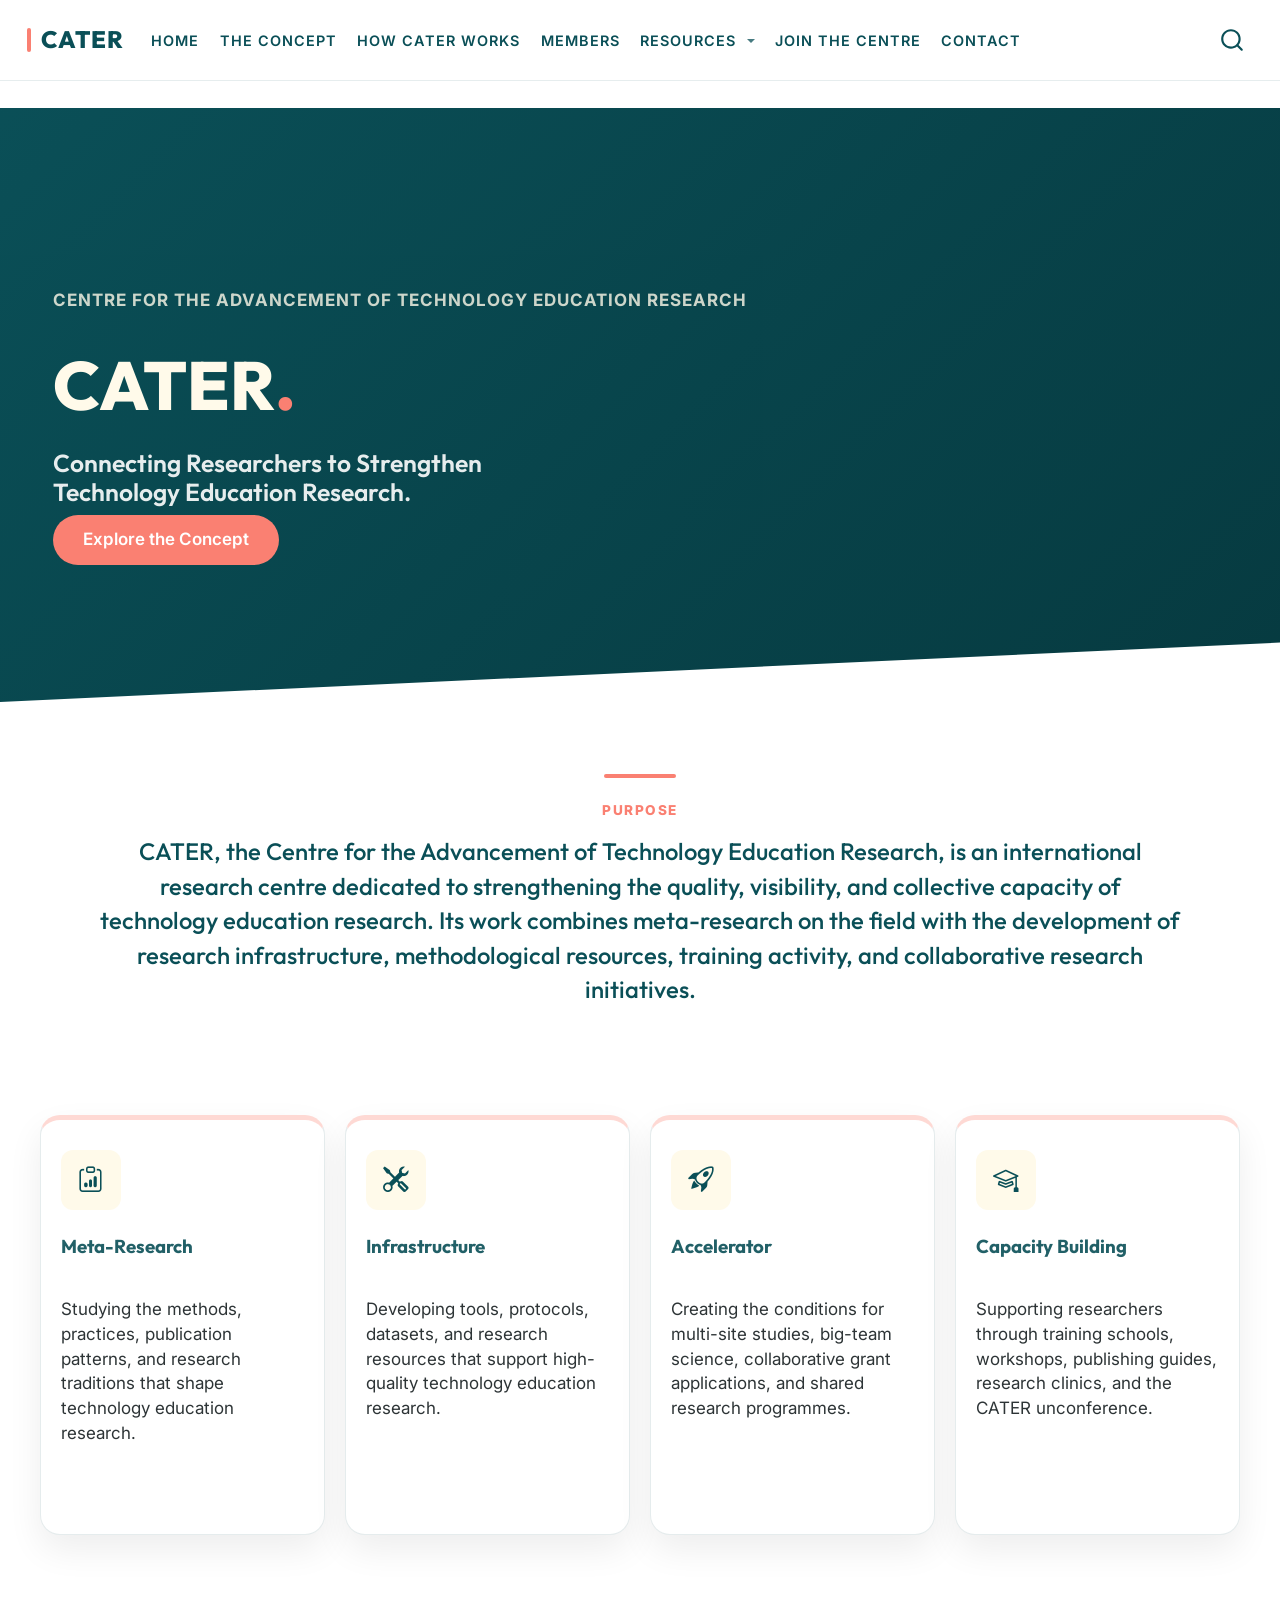
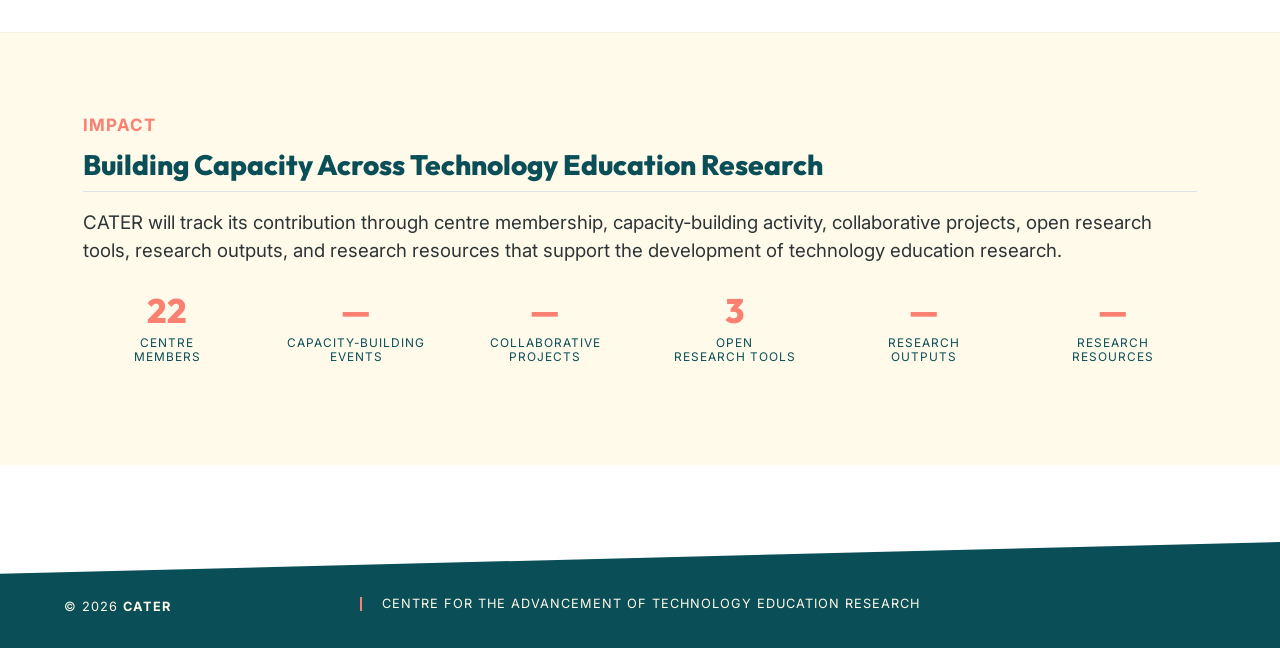
==== index.html @ 088f1f40 "Built site for gh-pages" ====
<!DOCTYPE html>
<html xmlns="http://www.w3.org/1999/xhtml" lang="en" xml:lang="en"><head>

<meta charset="utf-8">
<meta name="generator" content="quarto-1.8.26">

<meta name="viewport" content="width=device-width, initial-scale=1.0, user-scalable=yes">


<title>CATER</title>
<style>
code{white-space: pre-wrap;}
span.smallcaps{font-variant: small-caps;}
div.columns{display: flex; gap: min(4vw, 1.5em);}
div.column{flex: auto; overflow-x: auto;}
div.hanging-indent{margin-left: 1.5em; text-indent: -1.5em;}
ul.task-list{list-style: none;}
ul.task-list li input[type="checkbox"] {
  width: 0.8em;
  margin: 0 0.8em 0.2em -1em; /* quarto-specific, see https://github.com/quarto-dev/quarto-cli/issues/4556 */ 
  vertical-align: middle;
}
</style>


<script src="site_libs/quarto-nav/quarto-nav.js"></script>
<script src="site_libs/quarto-nav/headroom.min.js"></script>
<script src="site_libs/clipboard/clipboard.min.js"></script>
<script src="site_libs/quarto-search/autocomplete.umd.js"></script>
<script src="site_libs/quarto-search/fuse.min.js"></script>
<script src="site_libs/quarto-search/quarto-search.js"></script>
<meta name="quarto:offset" content="./">
<link href="./images/general_website_images/favicon.png" rel="icon" type="image/png">
<script src="site_libs/quarto-html/quarto.js" type="module"></script>
<script src="site_libs/quarto-html/tabsets/tabsets.js" type="module"></script>
<script src="site_libs/quarto-html/axe/axe-check.js" type="module"></script>
<script src="site_libs/quarto-html/popper.min.js"></script>
<script src="site_libs/quarto-html/tippy.umd.min.js"></script>
<script src="site_libs/quarto-html/anchor.min.js"></script>
<link href="site_libs/quarto-html/tippy.css" rel="stylesheet">
<link href="site_libs/quarto-html/quarto-syntax-highlighting-587c61ba64f3a5504c4d52d930310e48.css" rel="stylesheet" id="quarto-text-highlighting-styles">
<script src="site_libs/bootstrap/bootstrap.min.js"></script>
<link href="site_libs/bootstrap/bootstrap-icons.css" rel="stylesheet">
<link href="site_libs/bootstrap/bootstrap-91ef9bf6db27191da9da4f83ee56d805.min.css" rel="stylesheet" append-hash="true" id="quarto-bootstrap" data-mode="light">
<script id="quarto-search-options" type="application/json">{
  "location": "navbar",
  "copy-button": false,
  "collapse-after": 3,
  "panel-placement": "end",
  "type": "overlay",
  "limit": 50,
  "keyboard-shortcut": [
    "f",
    "/",
    "s"
  ],
  "show-item-context": false,
  "language": {
    "search-no-results-text": "No results",
    "search-matching-documents-text": "matching documents",
    "search-copy-link-title": "Copy link to search",
    "search-hide-matches-text": "Hide additional matches",
    "search-more-match-text": "more match in this document",
    "search-more-matches-text": "more matches in this document",
    "search-clear-button-title": "Clear",
    "search-text-placeholder": "",
    "search-detached-cancel-button-title": "Cancel",
    "search-submit-button-title": "Submit",
    "search-label": "Search"
  }
}</script>
<link rel="stylesheet" href="https://cdn.jsdelivr.net/npm/bootstrap-icons@1.10.0/font/bootstrap-icons.css">


</head>

<body class="nav-fixed fullcontent quarto-light">

<div id="quarto-search-results"></div>
  <header id="quarto-header" class="headroom fixed-top">
    <nav class="navbar navbar-expand-lg " data-bs-theme="dark">
      <div class="navbar-container container-fluid">
      <div class="navbar-brand-container mx-auto">
    <a class="navbar-brand" href="./index.html">
    <span class="navbar-title">CATER</span>
    </a>
  </div>
            <div id="quarto-search" class="" title="Search"></div>
          <button class="navbar-toggler" type="button" data-bs-toggle="collapse" data-bs-target="#navbarCollapse" aria-controls="navbarCollapse" role="menu" aria-expanded="false" aria-label="Toggle navigation" onclick="if (window.quartoToggleHeadroom) { window.quartoToggleHeadroom(); }">
  <span class="navbar-toggler-icon"></span>
</button>
          <div class="collapse navbar-collapse" id="navbarCollapse">
            <ul class="navbar-nav navbar-nav-scroll me-auto">
  <li class="nav-item">
    <a class="nav-link active" href="./index.html" aria-current="page"> 
<span class="menu-text">Home</span></a>
  </li>  
  <li class="nav-item">
    <a class="nav-link" href="./the_concept.html"> 
<span class="menu-text">The Concept</span></a>
  </li>  
  <li class="nav-item">
    <a class="nav-link" href="./how_cater_works.html"> 
<span class="menu-text">How CATER Works</span></a>
  </li>  
  <li class="nav-item">
    <a class="nav-link" href="./members.html"> 
<span class="menu-text">Members</span></a>
  </li>  
  <li class="nav-item dropdown ">
    <a class="nav-link dropdown-toggle" href="#" id="nav-menu-resources" role="link" data-bs-toggle="dropdown" aria-expanded="false">
 <span class="menu-text">Resources</span>
    </a>
    <ul class="dropdown-menu" aria-labelledby="nav-menu-resources">    
        <li>
    <a class="dropdown-item" href="./web_apps.html">
 <span class="dropdown-text">Web Apps</span></a>
  </li>  
        <li>
    <a class="dropdown-item" href="./measurement_instruments.html">
 <span class="dropdown-text">Measurement Instruments</span></a>
  </li>  
    </ul>
  </li>
  <li class="nav-item">
    <a class="nav-link" href="./join_the_centre.html"> 
<span class="menu-text">Join the Centre</span></a>
  </li>  
  <li class="nav-item">
    <a class="nav-link" href="mailto:jeffrey.buckley@tus.ie?subject=CATER%20enquiry"> 
<span class="menu-text">Contact</span></a>
  </li>  
</ul>
          </div> <!-- /navcollapse -->
            <div class="quarto-navbar-tools">
</div>
      </div> <!-- /container-fluid -->
    </nav>
</header>
<!-- content -->
<div id="quarto-content" class="quarto-container page-columns page-rows-contents page-layout-article page-navbar">
<!-- sidebar -->
<!-- margin-sidebar -->
    
<!-- main -->
<main class="content page-columns page-full" id="quarto-document-content"><header id="title-block-header" class="quarto-title-block"></header>




<div class="column-screen hero-split">
<div class="container">
<p class="accent-text" style="color: #FFFAEA; opacity: 0.8; margin-bottom: 0;">
Centre for the Advancement of Technology Education Research
</p>
<h1>
CATER<span style="color: #FA8072;">.</span>
</h1>
<section id="connecting-researchers-to-strengthen-technology-education-research." class="level3">
<h3 class="anchored" data-anchor-id="connecting-researchers-to-strengthen-technology-education-research.">Connecting Researchers to Strengthen <br>Technology Education Research.</h3>
<p><a href="./the_concept.html" class="btn-cater" role="button">Explore the Concept</a></p>
</section>
</div>
</div>
<div class="column-screen">
<div class="homepage-bridge">
<p class="bridge-kicker">
Purpose
</p>
<p class="bridge-statement">
CATER, the Centre for the Advancement of Technology Education Research, is an international research centre dedicated to strengthening the quality, visibility, and collective capacity of technology education research. Its work combines meta-research on the field with the development of research infrastructure, methodological resources, training activity, and collaborative research initiatives.
</p>
</div>
</div>
<div class="column-screen" style="margin-top: 60px; margin-bottom: 80px;">
<div class="wide-container">
<div class="quarto-layout-panel" data-layout-ncol="4">
<div class="quarto-layout-row">
<div class="agenda-card quarto-layout-cell" style="flex-basis: 25.0%;justify-content: flex-start;">
<div class="icon-box">
<p><i class="bi bi-clipboard-data"></i></p>
</div>
<section id="meta-research" class="level3">
<h3 class="anchored" data-anchor-id="meta-research">Meta-Research</h3>
<p>Studying the methods, practices, publication patterns, and research traditions that shape technology education research.</p>
</section>
</div>
<div class="agenda-card quarto-layout-cell" style="flex-basis: 25.0%;justify-content: flex-start;">
<div class="icon-box">
<p><i class="bi bi-tools"></i></p>
</div>
<section id="infrastructure" class="level3">
<h3 class="anchored" data-anchor-id="infrastructure">Infrastructure</h3>
<p>Developing tools, protocols, datasets, and research resources that support high-quality technology education research.</p>
</section>
</div>
<div class="agenda-card quarto-layout-cell" style="flex-basis: 25.0%;justify-content: flex-start;">
<div class="icon-box">
<p><i class="bi bi-rocket-takeoff"></i></p>
</div>
<section id="accelerator" class="level3">
<h3 class="anchored" data-anchor-id="accelerator">Accelerator</h3>
<p>Creating the conditions for multi-site studies, big-team science, collaborative grant applications, and shared research programmes.</p>
</section>
</div>
<div class="agenda-card quarto-layout-cell" style="flex-basis: 25.0%;justify-content: flex-start;">
<div class="icon-box">
<p><i class="bi bi-mortarboard"></i></p>
</div>
<section id="capacity-building" class="level3">
<h3 class="anchored" data-anchor-id="capacity-building">Capacity Building</h3>
<p>Supporting researchers through training schools, workshops, publishing guides, research clinics, and the CATER unconference.</p>
</section>
</div>
</div>
</div>
</div>
</div>
<div class="column-screen impact-strip">
<div class="container">
<div class="row align-items-center">
<div class="col-md-7 text-start">
<span class="accent-text">Impact</span>
<h2 style="color: #0A4F57; font-weight: 800;" class="anchored">
Building Capacity Across Technology Education Research
</h2>
<p style="color: #2d3436; font-size: 1.1rem;">
CATER will track its contribution through centre membership, capacity-building activity, collaborative projects, open research tools, research outputs, and research resources that support the development of technology education research.
</p>
</div>
<div class="col-md-6">
<div class="text-center quarto-layout-panel" data-layout-ncol="6">
<div class="quarto-layout-row">
<div class="quarto-layout-cell" style="flex-basis: 16.7%;justify-content: flex-start;">
<p><span style="color: #FA8072; font-weight: 800; font-size: 2rem; font-family: 'Outfit', sans-serif; display: block;">22</span> <span style="font-size: 0.7rem; text-transform: uppercase; letter-spacing: 1px; line-height: 1.2; font-family: 'Inter', sans-serif; color: #0A4F57; display: block;">Centre<br>Members</span></p>
</div>
<div class="quarto-layout-cell" style="flex-basis: 16.7%;justify-content: flex-start;">
<p><span style="color: #FA8072; font-weight: 800; font-size: 2rem; font-family: 'Outfit', sans-serif; display: block;">—</span> <span style="font-size: 0.7rem; text-transform: uppercase; letter-spacing: 1px; line-height: 1.2; font-family: 'Inter', sans-serif; color: #0A4F57; display: block;">Capacity-Building<br>Events</span></p>
</div>
<div class="quarto-layout-cell" style="flex-basis: 16.7%;justify-content: flex-start;">
<p><span style="color: #FA8072; font-weight: 800; font-size: 2rem; font-family: 'Outfit', sans-serif; display: block;">—</span> <span style="font-size: 0.7rem; text-transform: uppercase; letter-spacing: 1px; line-height: 1.2; font-family: 'Inter', sans-serif; color: #0A4F57; display: block;">Collaborative<br>Projects</span></p>
</div>
<div class="quarto-layout-cell" style="flex-basis: 16.7%;justify-content: flex-start;">
<p><span style="color: #FA8072; font-weight: 800; font-size: 2rem; font-family: 'Outfit', sans-serif; display: block;">3</span> <span style="font-size: 0.7rem; text-transform: uppercase; letter-spacing: 1px; line-height: 1.2; font-family: 'Inter', sans-serif; color: #0A4F57; display: block;">Open<br>Research Tools</span></p>
</div>
<div class="quarto-layout-cell" style="flex-basis: 16.7%;justify-content: flex-start;">
<p><span style="color: #FA8072; font-weight: 800; font-size: 2rem; font-family: 'Outfit', sans-serif; display: block;">—</span> <span style="font-size: 0.7rem; text-transform: uppercase; letter-spacing: 1px; line-height: 1.2; font-family: 'Inter', sans-serif; color: #0A4F57; display: block;">Research<br>Outputs</span></p>
</div>
<div class="quarto-layout-cell" style="flex-basis: 16.7%;justify-content: flex-start;">
<p><span style="color: #FA8072; font-weight: 800; font-size: 2rem; font-family: 'Outfit', sans-serif; display: block;">—</span> <span style="font-size: 0.7rem; text-transform: uppercase; letter-spacing: 1px; line-height: 1.2; font-family: 'Inter', sans-serif; color: #0A4F57; display: block;">Research<br>Resources</span></p>
</div>
</div>
</div>
</div>
</div>
</div>
</div>



</main> <!-- /main -->
<script id="quarto-html-after-body" type="application/javascript">
  window.document.addEventListener("DOMContentLoaded", function (event) {
    const icon = "";
    const anchorJS = new window.AnchorJS();
    anchorJS.options = {
      placement: 'right',
      icon: icon
    };
    anchorJS.add('.anchored');
    const isCodeAnnotation = (el) => {
      for (const clz of el.classList) {
        if (clz.startsWith('code-annotation-')) {                     
          return true;
        }
      }
      return false;
    }
    const onCopySuccess = function(e) {
      // button target
      const button = e.trigger;
      // don't keep focus
      button.blur();
      // flash "checked"
      button.classList.add('code-copy-button-checked');
      var currentTitle = button.getAttribute("title");
      button.setAttribute("title", "Copied!");
      let tooltip;
      if (window.bootstrap) {
        button.setAttribute("data-bs-toggle", "tooltip");
        button.setAttribute("data-bs-placement", "left");
        button.setAttribute("data-bs-title", "Copied!");
        tooltip = new bootstrap.Tooltip(button, 
          { trigger: "manual", 
            customClass: "code-copy-button-tooltip",
            offset: [0, -8]});
        tooltip.show();    
      }
      setTimeout(function() {
        if (tooltip) {
          tooltip.hide();
          button.removeAttribute("data-bs-title");
          button.removeAttribute("data-bs-toggle");
          button.removeAttribute("data-bs-placement");
        }
        button.setAttribute("title", currentTitle);
        button.classList.remove('code-copy-button-checked');
      }, 1000);
      // clear code selection
      e.clearSelection();
    }
    const getTextToCopy = function(trigger) {
      const outerScaffold = trigger.parentElement.cloneNode(true);
      const codeEl = outerScaffold.querySelector('code');
      for (const childEl of codeEl.children) {
        if (isCodeAnnotation(childEl)) {
          childEl.remove();
        }
      }
      return codeEl.innerText;
    }
    const clipboard = new window.ClipboardJS('.code-copy-button:not([data-in-quarto-modal])', {
      text: getTextToCopy
    });
    clipboard.on('success', onCopySuccess);
    if (window.document.getElementById('quarto-embedded-source-code-modal')) {
      const clipboardModal = new window.ClipboardJS('.code-copy-button[data-in-quarto-modal]', {
        text: getTextToCopy,
        container: window.document.getElementById('quarto-embedded-source-code-modal')
      });
      clipboardModal.on('success', onCopySuccess);
    }
      var localhostRegex = new RegExp(/^(?:http|https):\/\/localhost\:?[0-9]*\//);
      var mailtoRegex = new RegExp(/^mailto:/);
        var filterRegex = new RegExp("https:\/\/cater-network\.com");
      var isInternal = (href) => {
          return filterRegex.test(href) || localhostRegex.test(href) || mailtoRegex.test(href);
      }
      // Inspect non-navigation links and adorn them if external
     var links = window.document.querySelectorAll('a[href]:not(.nav-link):not(.navbar-brand):not(.toc-action):not(.sidebar-link):not(.sidebar-item-toggle):not(.pagination-link):not(.no-external):not([aria-hidden]):not(.dropdown-item):not(.quarto-navigation-tool):not(.about-link)');
      for (var i=0; i<links.length; i++) {
        const link = links[i];
        if (!isInternal(link.href)) {
          // undo the damage that might have been done by quarto-nav.js in the case of
          // links that we want to consider external
          if (link.dataset.originalHref !== undefined) {
            link.href = link.dataset.originalHref;
          }
        }
      }
    function tippyHover(el, contentFn, onTriggerFn, onUntriggerFn) {
      const config = {
        allowHTML: true,
        maxWidth: 500,
        delay: 100,
        arrow: false,
        appendTo: function(el) {
            return el.parentElement;
        },
        interactive: true,
        interactiveBorder: 10,
        theme: 'quarto',
        placement: 'bottom-start',
      };
      if (contentFn) {
        config.content = contentFn;
      }
      if (onTriggerFn) {
        config.onTrigger = onTriggerFn;
      }
      if (onUntriggerFn) {
        config.onUntrigger = onUntriggerFn;
      }
      window.tippy(el, config); 
    }
    const noterefs = window.document.querySelectorAll('a[role="doc-noteref"]');
    for (var i=0; i<noterefs.length; i++) {
      const ref = noterefs[i];
      tippyHover(ref, function() {
        // use id or data attribute instead here
        let href = ref.getAttribute('data-footnote-href') || ref.getAttribute('href');
        try { href = new URL(href).hash; } catch {}
        const id = href.replace(/^#\/?/, "");
        const note = window.document.getElementById(id);
        if (note) {
          return note.innerHTML;
        } else {
          return "";
        }
      });
    }
    const xrefs = window.document.querySelectorAll('a.quarto-xref');
    const processXRef = (id, note) => {
      // Strip column container classes
      const stripColumnClz = (el) => {
        el.classList.remove("page-full", "page-columns");
        if (el.children) {
          for (const child of el.children) {
            stripColumnClz(child);
          }
        }
      }
      stripColumnClz(note)
      if (id === null || id.startsWith('sec-')) {
        // Special case sections, only their first couple elements
        const container = document.createElement("div");
        if (note.children && note.children.length > 2) {
          container.appendChild(note.children[0].cloneNode(true));
          for (let i = 1; i < note.children.length; i++) {
            const child = note.children[i];
            if (child.tagName === "P" && child.innerText === "") {
              continue;
            } else {
              container.appendChild(child.cloneNode(true));
              break;
            }
          }
          if (window.Quarto?.typesetMath) {
            window.Quarto.typesetMath(container);
          }
          return container.innerHTML
        } else {
          if (window.Quarto?.typesetMath) {
            window.Quarto.typesetMath(note);
          }
          return note.innerHTML;
        }
      } else {
        // Remove any anchor links if they are present
        const anchorLink = note.querySelector('a.anchorjs-link');
        if (anchorLink) {
          anchorLink.remove();
        }
        if (window.Quarto?.typesetMath) {
          window.Quarto.typesetMath(note);
        }
        if (note.classList.contains("callout")) {
          return note.outerHTML;
        } else {
          return note.innerHTML;
        }
      }
    }
    for (var i=0; i<xrefs.length; i++) {
      const xref = xrefs[i];
      tippyHover(xref, undefined, function(instance) {
        instance.disable();
        let url = xref.getAttribute('href');
        let hash = undefined; 
        if (url.startsWith('#')) {
          hash = url;
        } else {
          try { hash = new URL(url).hash; } catch {}
        }
        if (hash) {
          const id = hash.replace(/^#\/?/, "");
          const note = window.document.getElementById(id);
          if (note !== null) {
            try {
              const html = processXRef(id, note.cloneNode(true));
              instance.setContent(html);
            } finally {
              instance.enable();
              instance.show();
            }
          } else {
            // See if we can fetch this
            fetch(url.split('#')[0])
            .then(res => res.text())
            .then(html => {
              const parser = new DOMParser();
              const htmlDoc = parser.parseFromString(html, "text/html");
              const note = htmlDoc.getElementById(id);
              if (note !== null) {
                const html = processXRef(id, note);
                instance.setContent(html);
              } 
            }).finally(() => {
              instance.enable();
              instance.show();
            });
          }
        } else {
          // See if we can fetch a full url (with no hash to target)
          // This is a special case and we should probably do some content thinning / targeting
          fetch(url)
          .then(res => res.text())
          .then(html => {
            const parser = new DOMParser();
            const htmlDoc = parser.parseFromString(html, "text/html");
            const note = htmlDoc.querySelector('main.content');
            if (note !== null) {
              // This should only happen for chapter cross references
              // (since there is no id in the URL)
              // remove the first header
              if (note.children.length > 0 && note.children[0].tagName === "HEADER") {
                note.children[0].remove();
              }
              const html = processXRef(null, note);
              instance.setContent(html);
            } 
          }).finally(() => {
            instance.enable();
            instance.show();
          });
        }
      }, function(instance) {
      });
    }
        let selectedAnnoteEl;
        const selectorForAnnotation = ( cell, annotation) => {
          let cellAttr = 'data-code-cell="' + cell + '"';
          let lineAttr = 'data-code-annotation="' +  annotation + '"';
          const selector = 'span[' + cellAttr + '][' + lineAttr + ']';
          return selector;
        }
        const selectCodeLines = (annoteEl) => {
          const doc = window.document;
          const targetCell = annoteEl.getAttribute("data-target-cell");
          const targetAnnotation = annoteEl.getAttribute("data-target-annotation");
          const annoteSpan = window.document.querySelector(selectorForAnnotation(targetCell, targetAnnotation));
          const lines = annoteSpan.getAttribute("data-code-lines").split(",");
          const lineIds = lines.map((line) => {
            return targetCell + "-" + line;
          })
          let top = null;
          let height = null;
          let parent = null;
          if (lineIds.length > 0) {
              //compute the position of the single el (top and bottom and make a div)
              const el = window.document.getElementById(lineIds[0]);
              top = el.offsetTop;
              height = el.offsetHeight;
              parent = el.parentElement.parentElement;
            if (lineIds.length > 1) {
              const lastEl = window.document.getElementById(lineIds[lineIds.length - 1]);
              const bottom = lastEl.offsetTop + lastEl.offsetHeight;
              height = bottom - top;
            }
            if (top !== null && height !== null && parent !== null) {
              // cook up a div (if necessary) and position it 
              let div = window.document.getElementById("code-annotation-line-highlight");
              if (div === null) {
                div = window.document.createElement("div");
                div.setAttribute("id", "code-annotation-line-highlight");
                div.style.position = 'absolute';
                parent.appendChild(div);
              }
              div.style.top = top - 2 + "px";
              div.style.height = height + 4 + "px";
              div.style.left = 0;
              let gutterDiv = window.document.getElementById("code-annotation-line-highlight-gutter");
              if (gutterDiv === null) {
                gutterDiv = window.document.createElement("div");
                gutterDiv.setAttribute("id", "code-annotation-line-highlight-gutter");
                gutterDiv.style.position = 'absolute';
                const codeCell = window.document.getElementById(targetCell);
                const gutter = codeCell.querySelector('.code-annotation-gutter');
                gutter.appendChild(gutterDiv);
              }
              gutterDiv.style.top = top - 2 + "px";
              gutterDiv.style.height = height + 4 + "px";
            }
            selectedAnnoteEl = annoteEl;
          }
        };
        const unselectCodeLines = () => {
          const elementsIds = ["code-annotation-line-highlight", "code-annotation-line-highlight-gutter"];
          elementsIds.forEach((elId) => {
            const div = window.document.getElementById(elId);
            if (div) {
              div.remove();
            }
          });
          selectedAnnoteEl = undefined;
        };
          // Handle positioning of the toggle
      window.addEventListener(
        "resize",
        throttle(() => {
          elRect = undefined;
          if (selectedAnnoteEl) {
            selectCodeLines(selectedAnnoteEl);
          }
        }, 10)
      );
      function throttle(fn, ms) {
      let throttle = false;
      let timer;
        return (...args) => {
          if(!throttle) { // first call gets through
              fn.apply(this, args);
              throttle = true;
          } else { // all the others get throttled
              if(timer) clearTimeout(timer); // cancel #2
              timer = setTimeout(() => {
                fn.apply(this, args);
                timer = throttle = false;
              }, ms);
          }
        };
      }
        // Attach click handler to the DT
        const annoteDls = window.document.querySelectorAll('dt[data-target-cell]');
        for (const annoteDlNode of annoteDls) {
          annoteDlNode.addEventListener('click', (event) => {
            const clickedEl = event.target;
            if (clickedEl !== selectedAnnoteEl) {
              unselectCodeLines();
              const activeEl = window.document.querySelector('dt[data-target-cell].code-annotation-active');
              if (activeEl) {
                activeEl.classList.remove('code-annotation-active');
              }
              selectCodeLines(clickedEl);
              clickedEl.classList.add('code-annotation-active');
            } else {
              // Unselect the line
              unselectCodeLines();
              clickedEl.classList.remove('code-annotation-active');
            }
          });
        }
    const findCites = (el) => {
      const parentEl = el.parentElement;
      if (parentEl) {
        const cites = parentEl.dataset.cites;
        if (cites) {
          return {
            el,
            cites: cites.split(' ')
          };
        } else {
          return findCites(el.parentElement)
        }
      } else {
        return undefined;
      }
    };
    var bibliorefs = window.document.querySelectorAll('a[role="doc-biblioref"]');
    for (var i=0; i<bibliorefs.length; i++) {
      const ref = bibliorefs[i];
      const citeInfo = findCites(ref);
      if (citeInfo) {
        tippyHover(citeInfo.el, function() {
          var popup = window.document.createElement('div');
          citeInfo.cites.forEach(function(cite) {
            var citeDiv = window.document.createElement('div');
            citeDiv.classList.add('hanging-indent');
            citeDiv.classList.add('csl-entry');
            var biblioDiv = window.document.getElementById('ref-' + cite);
            if (biblioDiv) {
              citeDiv.innerHTML = biblioDiv.innerHTML;
            }
            popup.appendChild(citeDiv);
          });
          return popup.innerHTML;
        });
      }
    }
  });
  </script>
</div> <!-- /content -->
<footer class="footer">
  <div class="nav-footer">
    <div class="nav-footer-left">
<p>© 2026 <strong>CATER</strong></p>
</div>   
    <div class="nav-footer-center">
<p>Centre for the Advancement of Technology Education Research</p>
</div>
    <div class="nav-footer-right">
      &nbsp;
    </div>
  </div>
</footer>




</body></html>
---- site_libs/quarto-html/tippy.css ----
.tippy-box[data-animation=fade][data-state=hidden]{opacity:0}[data-tippy-root]{max-width:calc(100vw - 10px)}.tippy-box{position:relative;background-color:#333;color:#fff;border-radius:4px;font-size:14px;line-height:1.4;white-space:normal;outline:0;transition-property:transform,visibility,opacity}.tippy-box[data-placement^=top]>.tippy-arrow{bottom:0}.tippy-box[data-placement^=top]>.tippy-arrow:before{bottom:-7px;left:0;border-width:8px 8px 0;border-top-color:initial;transform-origin:center top}.tippy-box[data-placement^=bottom]>.tippy-arrow{top:0}.tippy-box[data-placement^=bottom]>.tippy-arrow:before{top:-7px;left:0;border-width:0 8px 8px;border-bottom-color:initial;transform-origin:center bottom}.tippy-box[data-placement^=left]>.tippy-arrow{right:0}.tippy-box[data-placement^=left]>.tippy-arrow:before{border-width:8px 0 8px 8px;border-left-color:initial;right:-7px;transform-origin:center left}.tippy-box[data-placement^=right]>.tippy-arrow{left:0}.tippy-box[data-placement^=right]>.tippy-arrow:before{left:-7px;border-width:8px 8px 8px 0;border-right-color:initial;transform-origin:center right}.tippy-box[data-inertia][data-state=visible]{transition-timing-function:cubic-bezier(.54,1.5,.38,1.11)}.tippy-arrow{width:16px;height:16px;color:#333}.tippy-arrow:before{content:"";position:absolute;border-color:transparent;border-style:solid}.tippy-content{position:relative;padding:5px 9px;z-index:1}
---- site_libs/quarto-html/quarto-syntax-highlighting-587c61ba64f3a5504c4d52d930310e48.css ----
/* quarto syntax highlight colors */
:root {
  --quarto-hl-ot-color: #003B4F;
  --quarto-hl-at-color: #657422;
  --quarto-hl-ss-color: #20794D;
  --quarto-hl-an-color: #5E5E5E;
  --quarto-hl-fu-color: #4758AB;
  --quarto-hl-st-color: #20794D;
  --quarto-hl-cf-color: #003B4F;
  --quarto-hl-op-color: #5E5E5E;
  --quarto-hl-er-color: #AD0000;
  --quarto-hl-bn-color: #AD0000;
  --quarto-hl-al-color: #AD0000;
  --quarto-hl-va-color: #111111;
  --quarto-hl-bu-color: inherit;
  --quarto-hl-ex-color: inherit;
  --quarto-hl-pp-color: #AD0000;
  --quarto-hl-in-color: #5E5E5E;
  --quarto-hl-vs-color: #20794D;
  --quarto-hl-wa-color: #5E5E5E;
  --quarto-hl-do-color: #5E5E5E;
  --quarto-hl-im-color: #00769E;
  --quarto-hl-ch-color: #20794D;
  --quarto-hl-dt-color: #AD0000;
  --quarto-hl-fl-color: #AD0000;
  --quarto-hl-co-color: #5E5E5E;
  --quarto-hl-cv-color: #5E5E5E;
  --quarto-hl-cn-color: #8f5902;
  --quarto-hl-sc-color: #5E5E5E;
  --quarto-hl-dv-color: #AD0000;
  --quarto-hl-kw-color: #003B4F;
}

/* other quarto variables */
:root {
  --quarto-font-monospace: SFMono-Regular, Menlo, Monaco, Consolas, "Liberation Mono", "Courier New", monospace;
}

/* syntax highlight based on Pandoc's rules */
pre > code.sourceCode > span {
  color: #003B4F;
}

code.sourceCode > span {
  color: #003B4F;
}

div.sourceCode,
div.sourceCode pre.sourceCode {
  color: #003B4F;
}

/* Normal */
code span {
  color: #003B4F;
}

/* Alert */
code span.al {
  color: #AD0000;
  font-style: inherit;
}

/* Annotation */
code span.an {
  color: #5E5E5E;
  font-style: inherit;
}

/* Attribute */
code span.at {
  color: #657422;
  font-style: inherit;
}

/* BaseN */
code span.bn {
  color: #AD0000;
  font-style: inherit;
}

/* BuiltIn */
code span.bu {
  font-style: inherit;
}

/* ControlFlow */
code span.cf {
  color: #003B4F;
  font-weight: bold;
  font-style: inherit;
}

/* Char */
code span.ch {
  color: #20794D;
  font-style: inherit;
}

/* Constant */
code span.cn {
  color: #8f5902;
  font-style: inherit;
}

/* Comment */
code span.co {
  color: #5E5E5E;
  font-style: inherit;
}

/* CommentVar */
code span.cv {
  color: #5E5E5E;
  font-style: italic;
}

/* Documentation */
code span.do {
  color: #5E5E5E;
  font-style: italic;
}

/* DataType */
code span.dt {
  color: #AD0000;
  font-style: inherit;
}

/* DecVal */
code span.dv {
  color: #AD0000;
  font-style: inherit;
}

/* Error */
code span.er {
  color: #AD0000;
  font-style: inherit;
}

/* Extension */
code span.ex {
  font-style: inherit;
}

/* Float */
code span.fl {
  color: #AD0000;
  font-style: inherit;
}

/* Function */
code span.fu {
  color: #4758AB;
  font-style: inherit;
}

/* Import */
code span.im {
  color: #00769E;
  font-style: inherit;
}

/* Information */
code span.in {
  color: #5E5E5E;
  font-style: inherit;
}

/* Keyword */
code span.kw {
  color: #003B4F;
  font-weight: bold;
  font-style: inherit;
}

/* Operator */
code span.op {
  color: #5E5E5E;
  font-style: inherit;
}

/* Other */
code span.ot {
  color: #003B4F;
  font-style: inherit;
}

/* Preprocessor */
code span.pp {
  color: #AD0000;
  font-style: inherit;
}

/* SpecialChar */
code span.sc {
  color: #5E5E5E;
  font-style: inherit;
}

/* SpecialString */
code span.ss {
  color: #20794D;
  font-style: inherit;
}

/* String */
code span.st {
  color: #20794D;
  font-style: inherit;
}

/* Variable */
code span.va {
  color: #111111;
  font-style: inherit;
}

/* VerbatimString */
code span.vs {
  color: #20794D;
  font-style: inherit;
}

/* Warning */
code span.wa {
  color: #5E5E5E;
  font-style: italic;
}

.prevent-inlining {
  content: "</";
}

/*# sourceMappingURL=2dce1cc6c82594539e1579de68416b47.css.map */
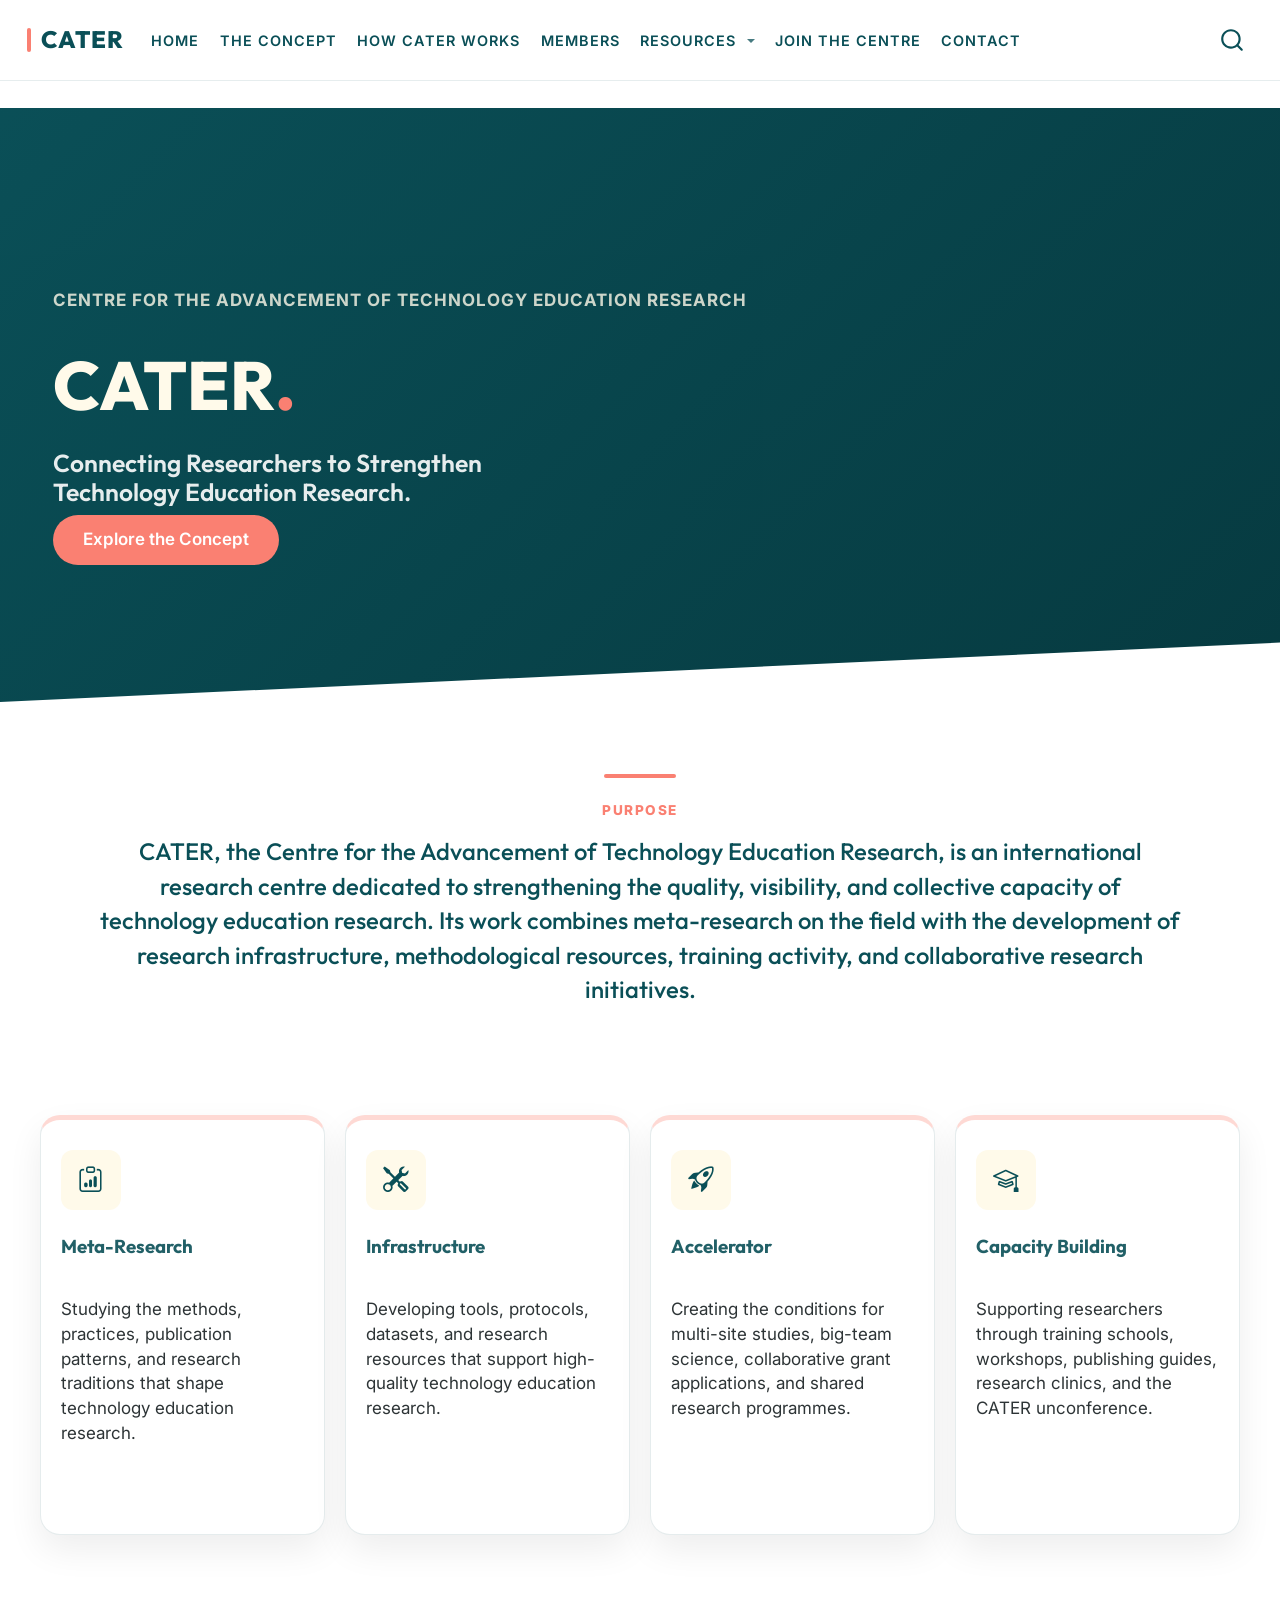
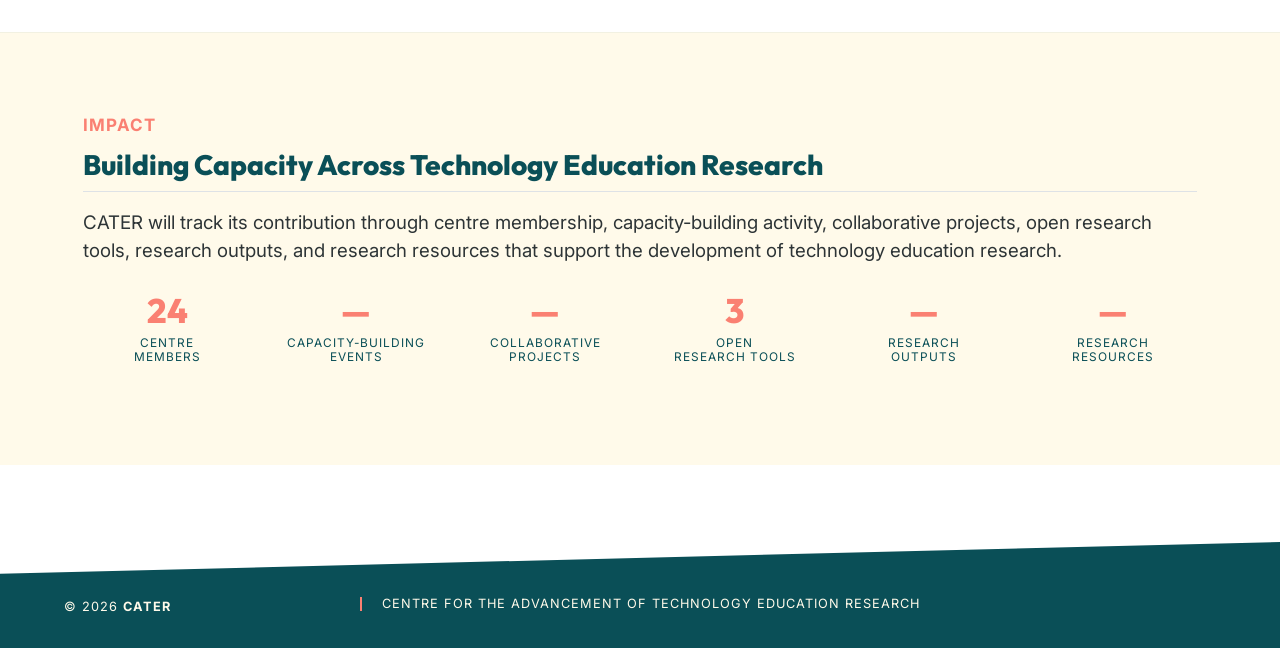
==== commit dbcc77ac: "Built site for gh-pages" ====
--- a/index.html
+++ b/index.html
@@ -232,7 +232,7 @@
 <div class="text-center quarto-layout-panel" data-layout-ncol="6">
 <div class="quarto-layout-row">
 <div class="quarto-layout-cell" style="flex-basis: 16.7%;justify-content: flex-start;">
-<p><span style="color: #FA8072; font-weight: 800; font-size: 2rem; font-family: 'Outfit', sans-serif; display: block;">22</span> <span style="font-size: 0.7rem; text-transform: uppercase; letter-spacing: 1px; line-height: 1.2; font-family: 'Inter', sans-serif; color: #0A4F57; display: block;">Centre<br>Members</span></p>
+<p><span style="color: #FA8072; font-weight: 800; font-size: 2rem; font-family: 'Outfit', sans-serif; display: block;">24</span> <span style="font-size: 0.7rem; text-transform: uppercase; letter-spacing: 1px; line-height: 1.2; font-family: 'Inter', sans-serif; color: #0A4F57; display: block;">Centre<br>Members</span></p>
 </div>
 <div class="quarto-layout-cell" style="flex-basis: 16.7%;justify-content: flex-start;">
 <p><span style="color: #FA8072; font-weight: 800; font-size: 2rem; font-family: 'Outfit', sans-serif; display: block;">—</span> <span style="font-size: 0.7rem; text-transform: uppercase; letter-spacing: 1px; line-height: 1.2; font-family: 'Inter', sans-serif; color: #0A4F57; display: block;">Capacity-Building<br>Events</span></p>
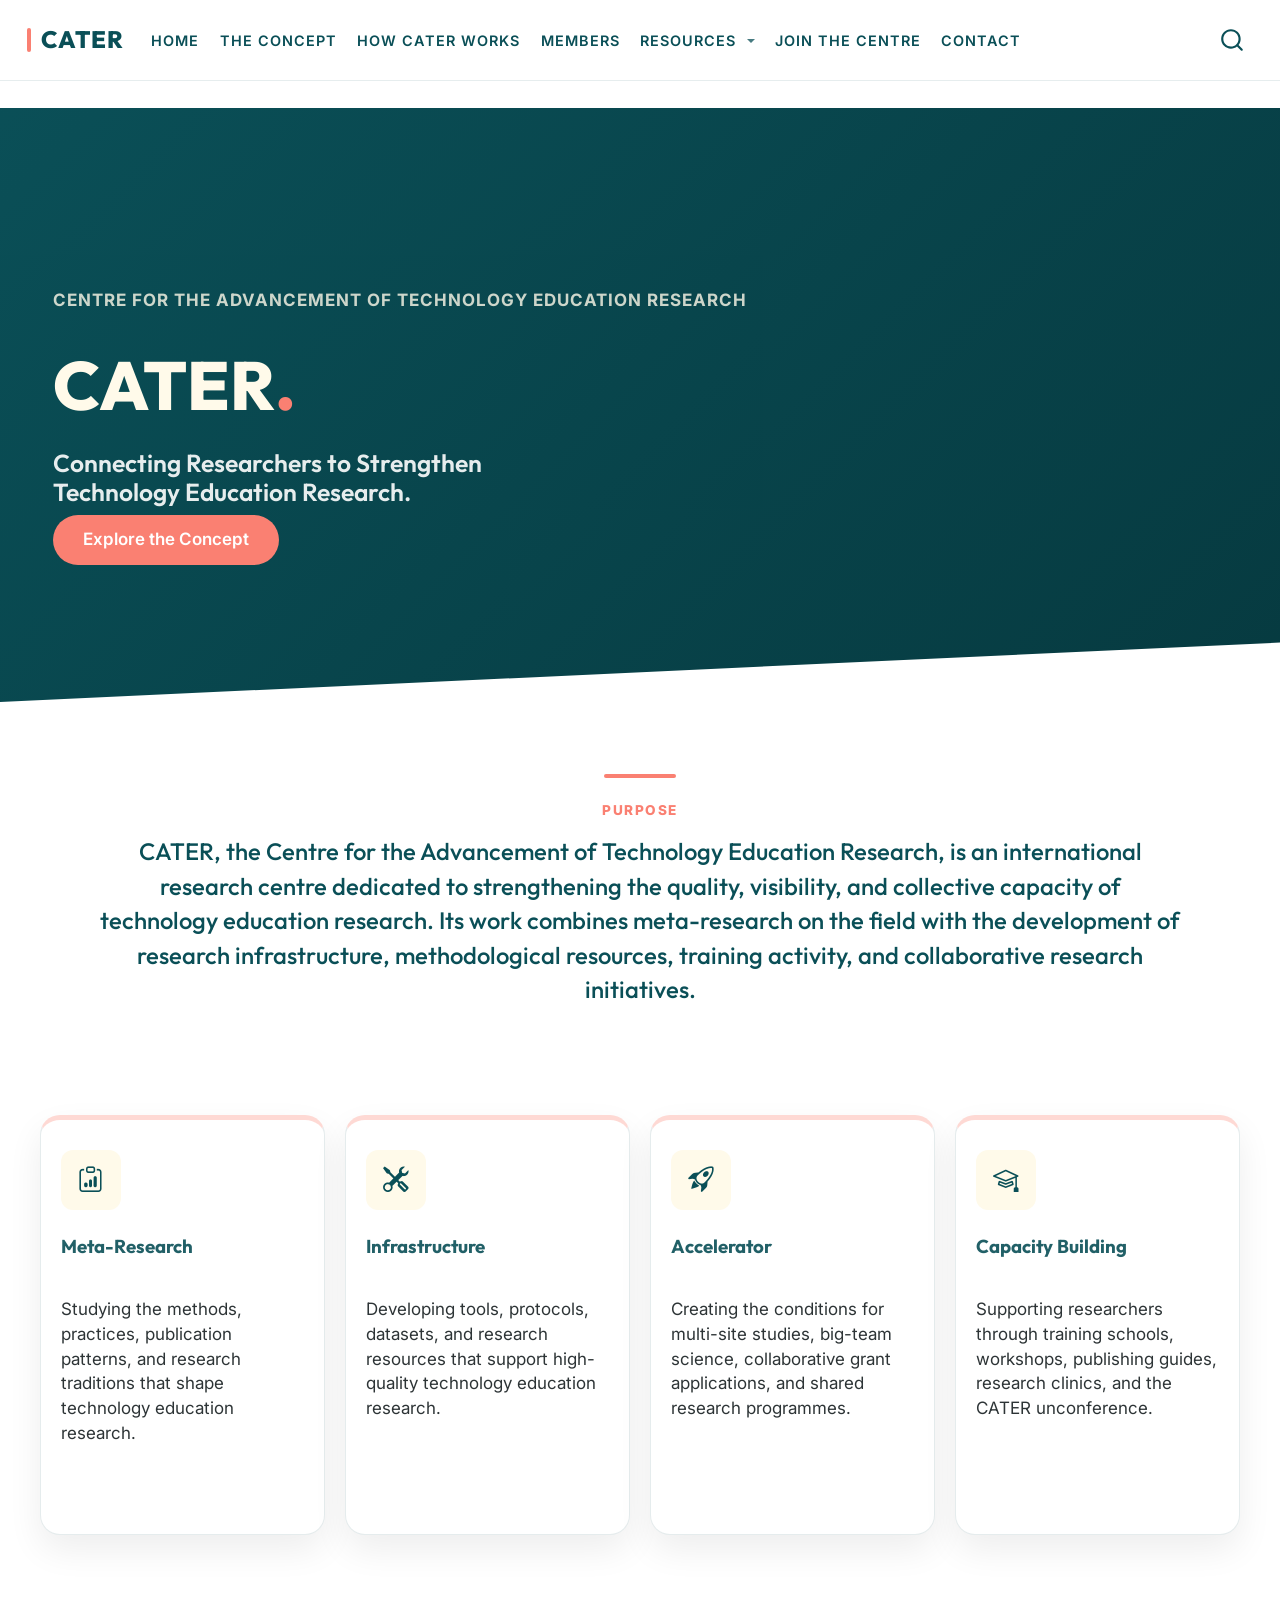
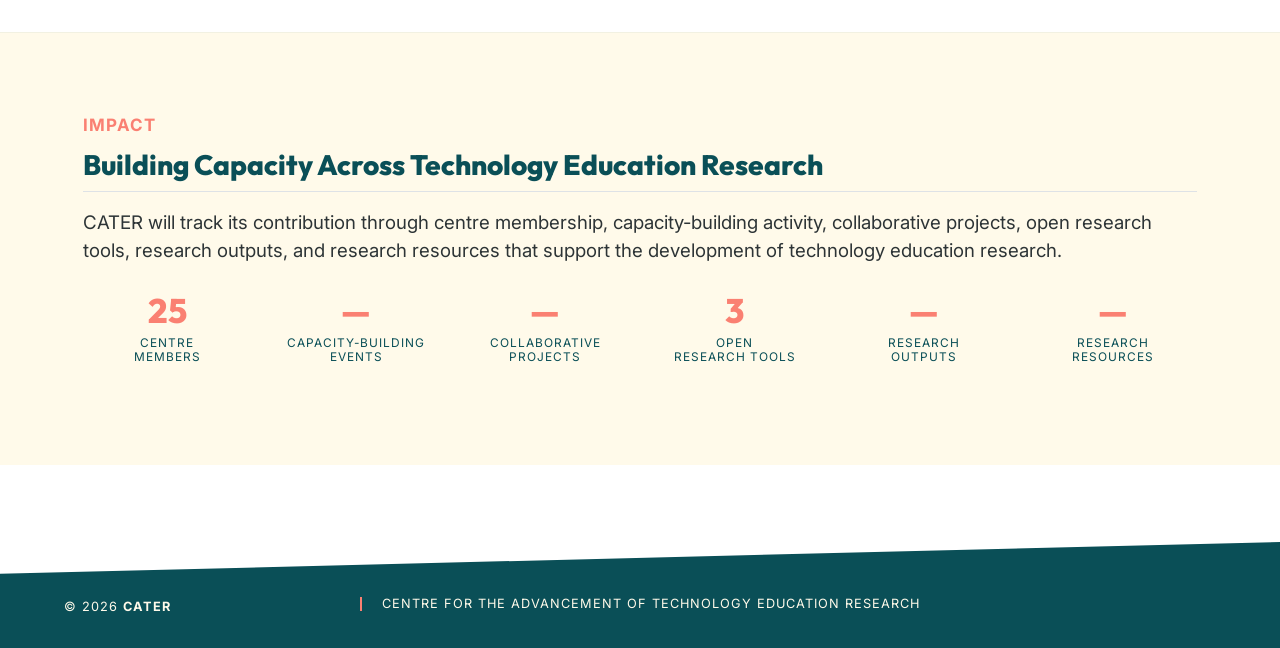
==== commit 8a1ab3c6: "Built site for gh-pages" ====
--- a/index.html
+++ b/index.html
@@ -232,7 +232,7 @@
 <div class="text-center quarto-layout-panel" data-layout-ncol="6">
 <div class="quarto-layout-row">
 <div class="quarto-layout-cell" style="flex-basis: 16.7%;justify-content: flex-start;">
-<p><span style="color: #FA8072; font-weight: 800; font-size: 2rem; font-family: 'Outfit', sans-serif; display: block;">24</span> <span style="font-size: 0.7rem; text-transform: uppercase; letter-spacing: 1px; line-height: 1.2; font-family: 'Inter', sans-serif; color: #0A4F57; display: block;">Centre<br>Members</span></p>
+<p><span style="color: #FA8072; font-weight: 800; font-size: 2rem; font-family: 'Outfit', sans-serif; display: block;">25</span> <span style="font-size: 0.7rem; text-transform: uppercase; letter-spacing: 1px; line-height: 1.2; font-family: 'Inter', sans-serif; color: #0A4F57; display: block;">Centre<br>Members</span></p>
 </div>
 <div class="quarto-layout-cell" style="flex-basis: 16.7%;justify-content: flex-start;">
 <p><span style="color: #FA8072; font-weight: 800; font-size: 2rem; font-family: 'Outfit', sans-serif; display: block;">—</span> <span style="font-size: 0.7rem; text-transform: uppercase; letter-spacing: 1px; line-height: 1.2; font-family: 'Inter', sans-serif; color: #0A4F57; display: block;">Capacity-Building<br>Events</span></p>
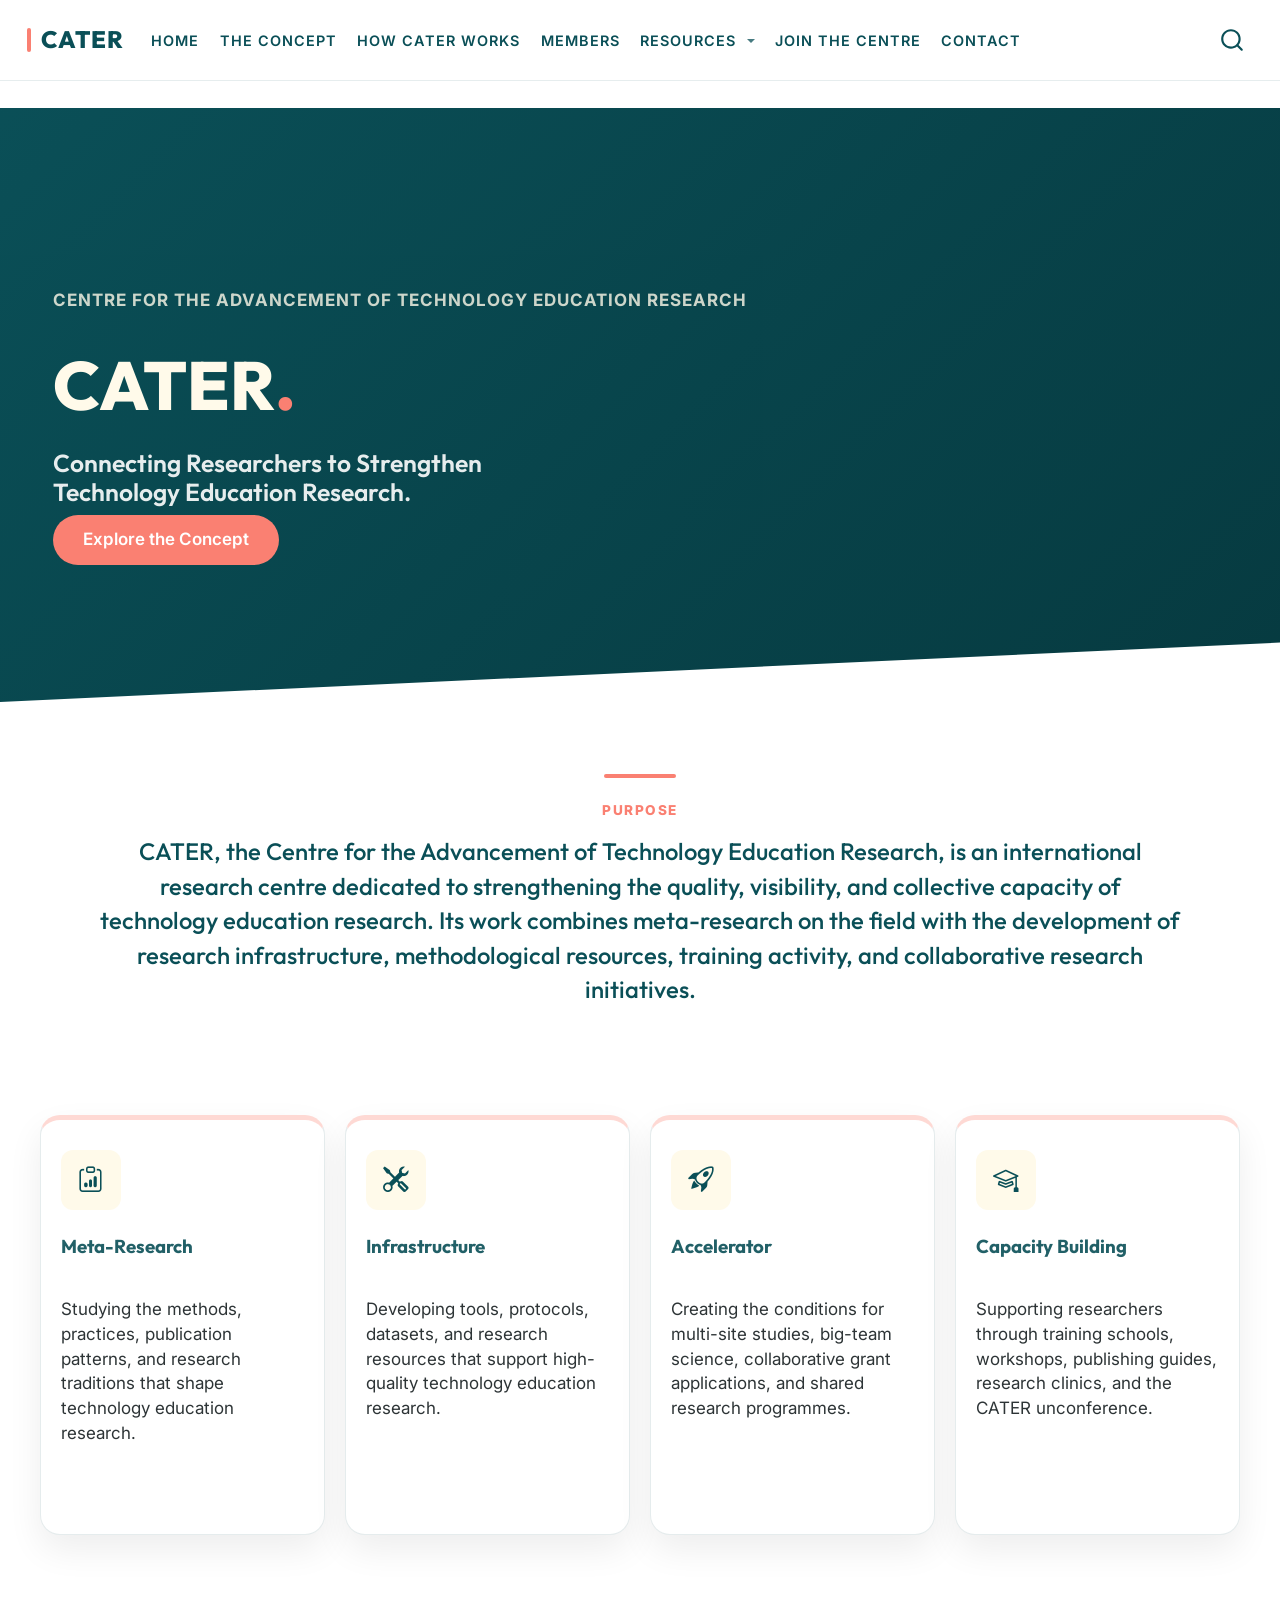
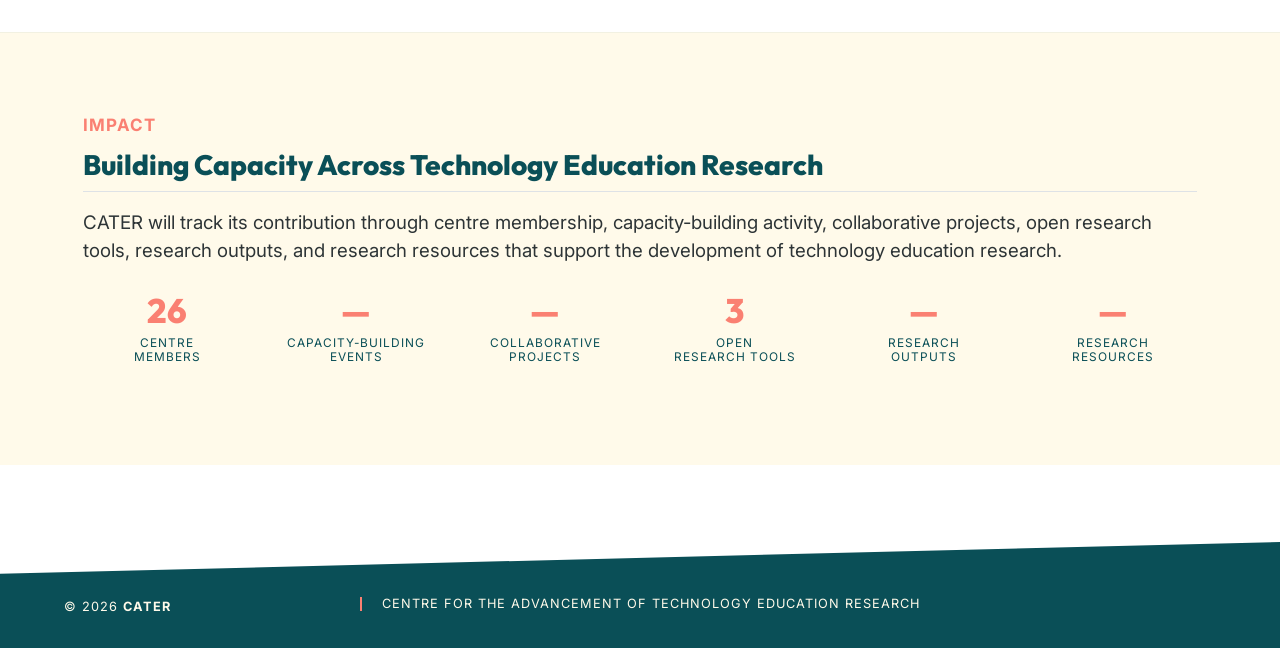
==== commit 7a512a23: "Built site for gh-pages" ====
--- a/index.html
+++ b/index.html
@@ -232,7 +232,7 @@
 <div class="text-center quarto-layout-panel" data-layout-ncol="6">
 <div class="quarto-layout-row">
 <div class="quarto-layout-cell" style="flex-basis: 16.7%;justify-content: flex-start;">
-<p><span style="color: #FA8072; font-weight: 800; font-size: 2rem; font-family: 'Outfit', sans-serif; display: block;">25</span> <span style="font-size: 0.7rem; text-transform: uppercase; letter-spacing: 1px; line-height: 1.2; font-family: 'Inter', sans-serif; color: #0A4F57; display: block;">Centre<br>Members</span></p>
+<p><span style="color: #FA8072; font-weight: 800; font-size: 2rem; font-family: 'Outfit', sans-serif; display: block;">26</span> <span style="font-size: 0.7rem; text-transform: uppercase; letter-spacing: 1px; line-height: 1.2; font-family: 'Inter', sans-serif; color: #0A4F57; display: block;">Centre<br>Members</span></p>
 </div>
 <div class="quarto-layout-cell" style="flex-basis: 16.7%;justify-content: flex-start;">
 <p><span style="color: #FA8072; font-weight: 800; font-size: 2rem; font-family: 'Outfit', sans-serif; display: block;">—</span> <span style="font-size: 0.7rem; text-transform: uppercase; letter-spacing: 1px; line-height: 1.2; font-family: 'Inter', sans-serif; color: #0A4F57; display: block;">Capacity-Building<br>Events</span></p>
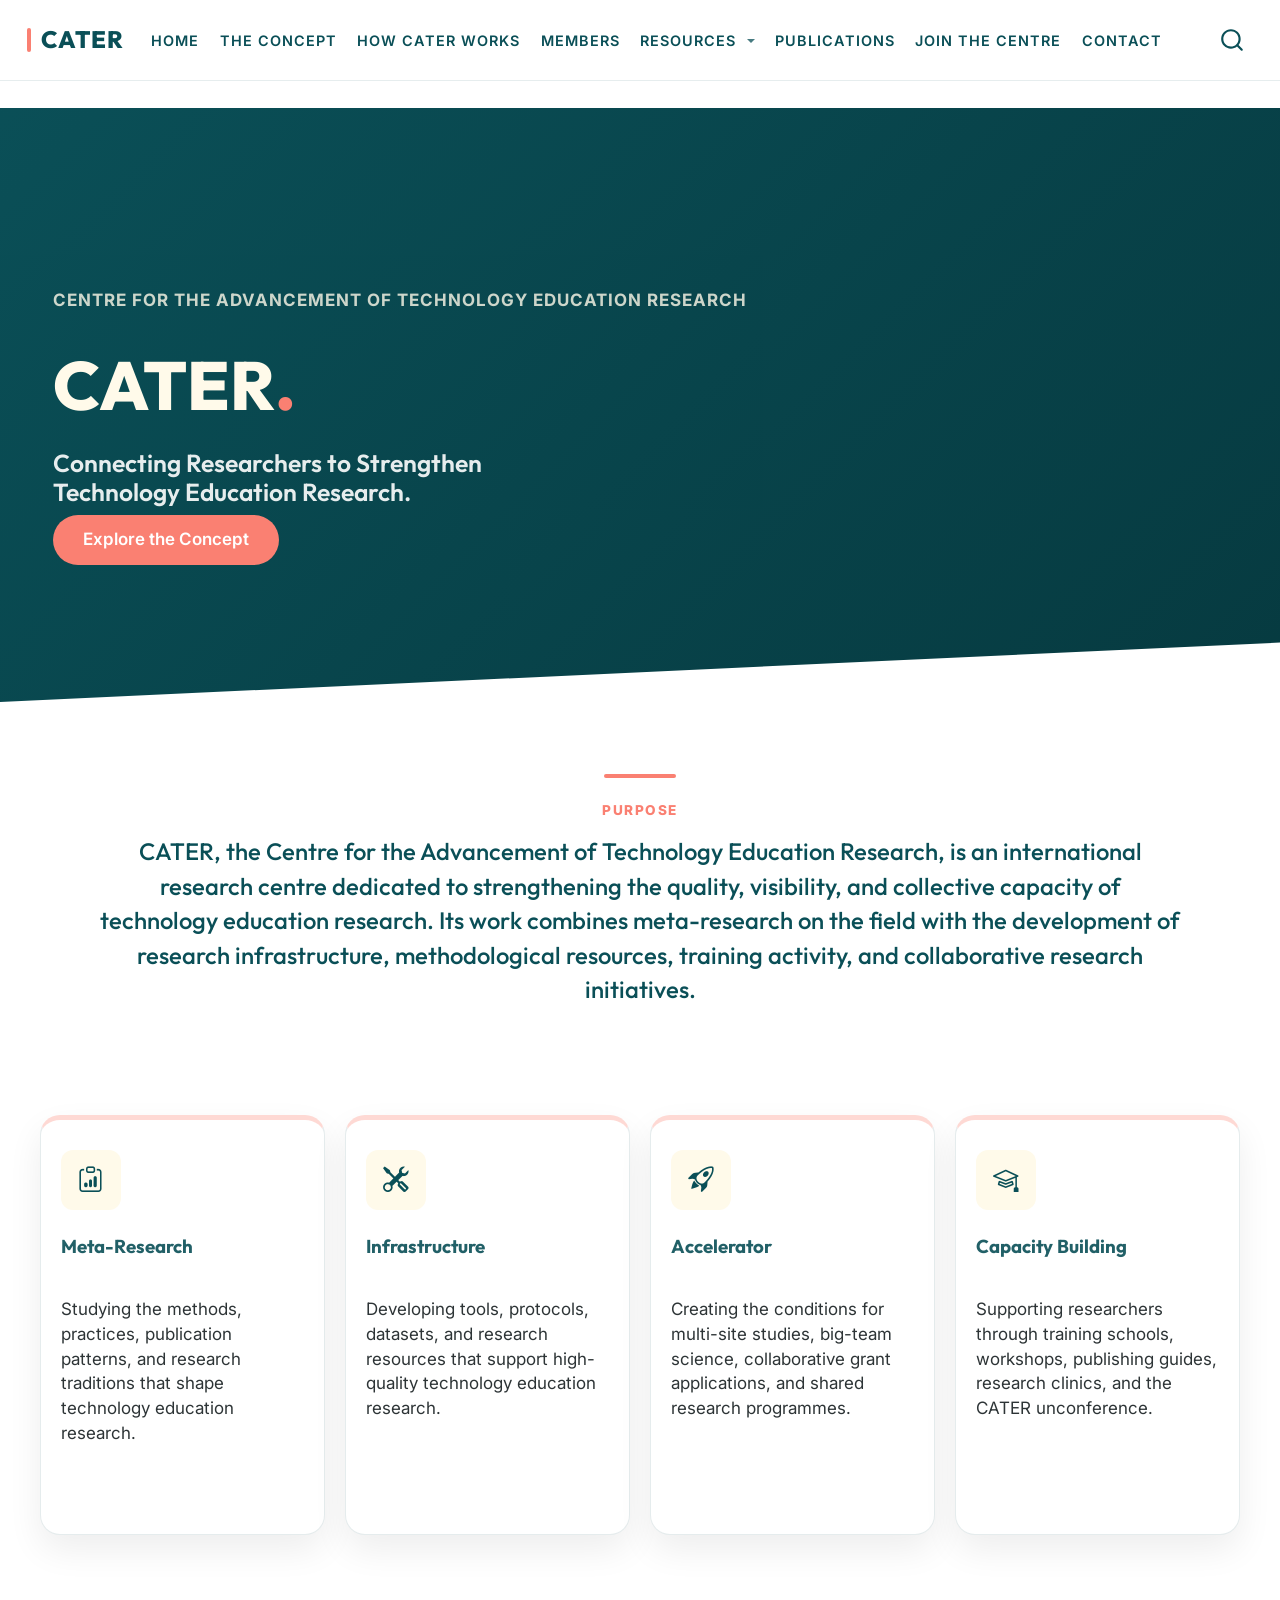
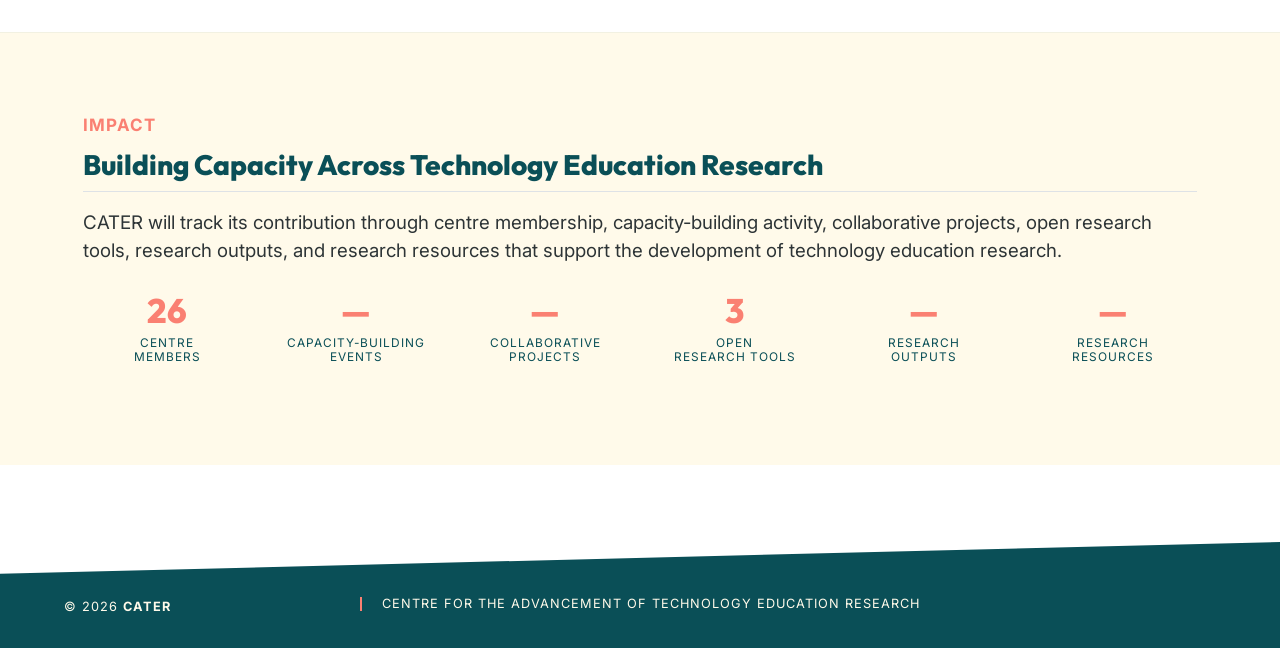
==== commit b833b0fa: "Built site for gh-pages" ====
--- a/index.html
+++ b/index.html
@@ -122,6 +122,10 @@
   </li>  
     </ul>
   </li>
+  <li class="nav-item">
+    <a class="nav-link" href="./publications.html"> 
+<span class="menu-text">Publications</span></a>
+  </li>  
   <li class="nav-item">
     <a class="nav-link" href="./join_the_centre.html"> 
 <span class="menu-text">Join the Centre</span></a>
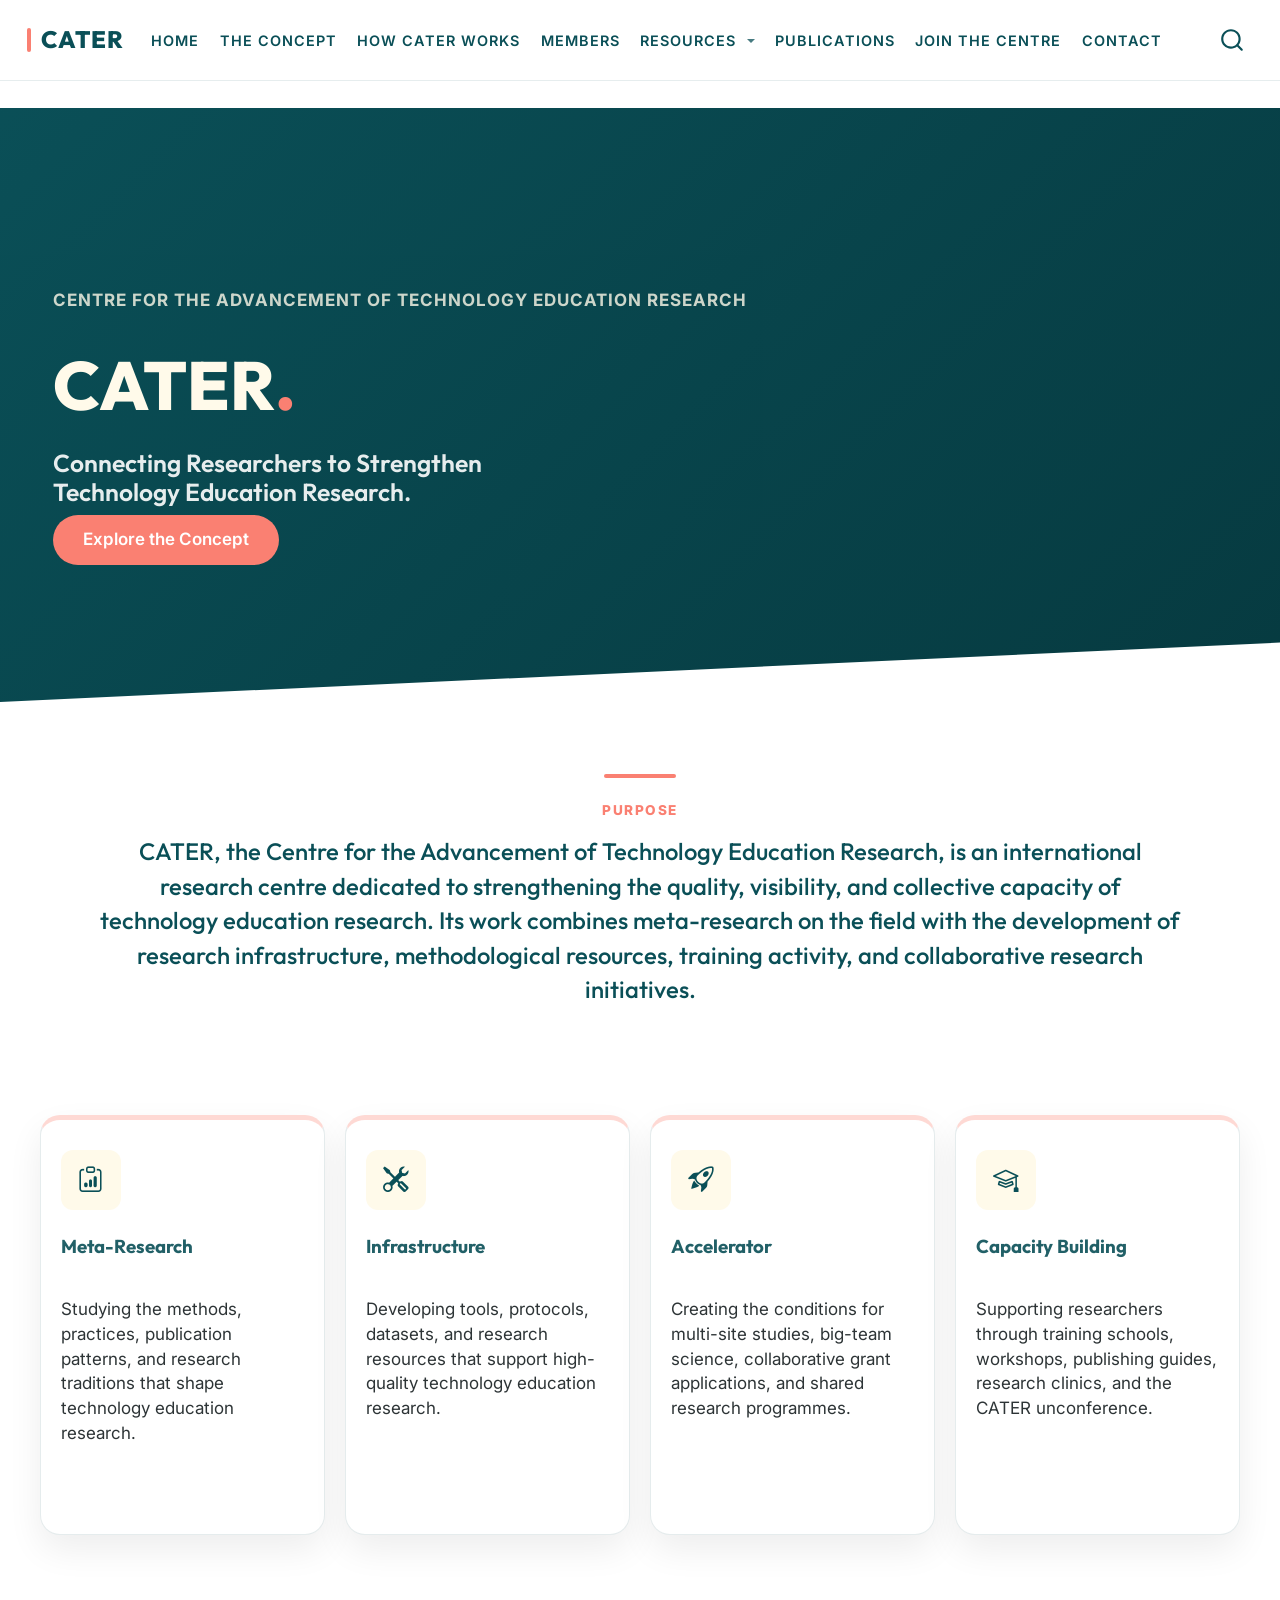
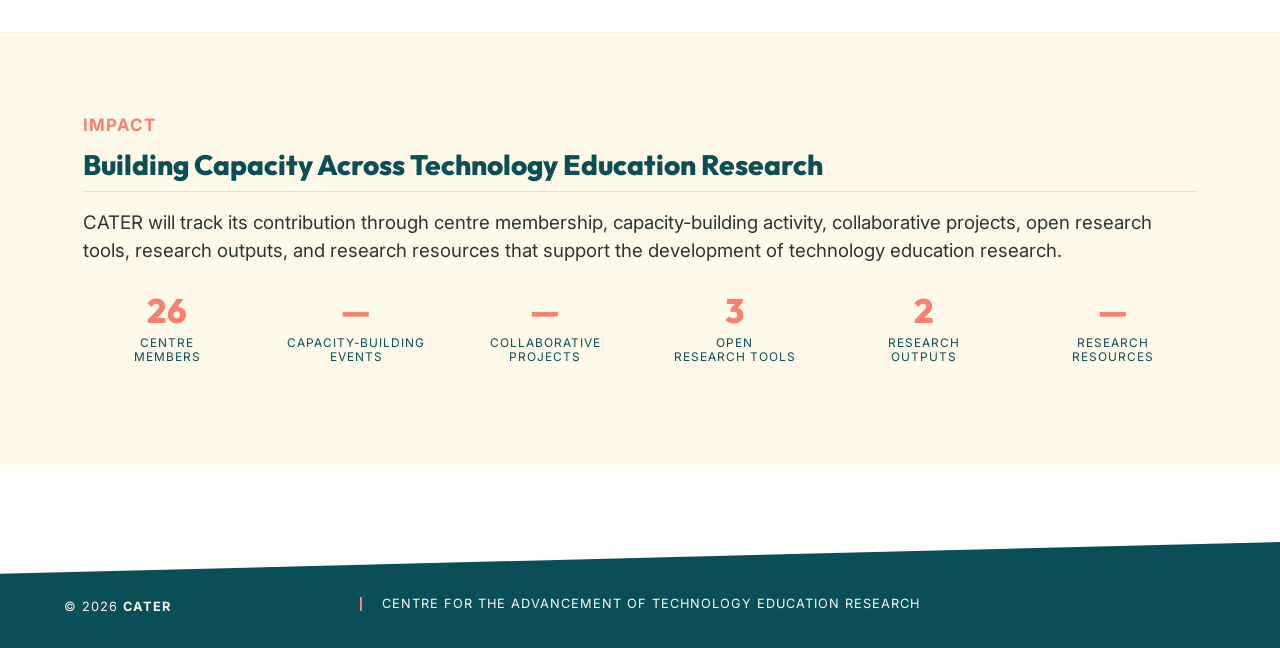
==== commit bf664ea6: "Built site for gh-pages" ====
--- a/index.html
+++ b/index.html
@@ -248,7 +248,7 @@
 <p><span style="color: #FA8072; font-weight: 800; font-size: 2rem; font-family: 'Outfit', sans-serif; display: block;">3</span> <span style="font-size: 0.7rem; text-transform: uppercase; letter-spacing: 1px; line-height: 1.2; font-family: 'Inter', sans-serif; color: #0A4F57; display: block;">Open<br>Research Tools</span></p>
 </div>
 <div class="quarto-layout-cell" style="flex-basis: 16.7%;justify-content: flex-start;">
-<p><span style="color: #FA8072; font-weight: 800; font-size: 2rem; font-family: 'Outfit', sans-serif; display: block;">—</span> <span style="font-size: 0.7rem; text-transform: uppercase; letter-spacing: 1px; line-height: 1.2; font-family: 'Inter', sans-serif; color: #0A4F57; display: block;">Research<br>Outputs</span></p>
+<p><span style="color: #FA8072; font-weight: 800; font-size: 2rem; font-family: 'Outfit', sans-serif; display: block;">2</span> <span style="font-size: 0.7rem; text-transform: uppercase; letter-spacing: 1px; line-height: 1.2; font-family: 'Inter', sans-serif; color: #0A4F57; display: block;">Research<br>Outputs</span></p>
 </div>
 <div class="quarto-layout-cell" style="flex-basis: 16.7%;justify-content: flex-start;">
 <p><span style="color: #FA8072; font-weight: 800; font-size: 2rem; font-family: 'Outfit', sans-serif; display: block;">—</span> <span style="font-size: 0.7rem; text-transform: uppercase; letter-spacing: 1px; line-height: 1.2; font-family: 'Inter', sans-serif; color: #0A4F57; display: block;">Research<br>Resources</span></p>
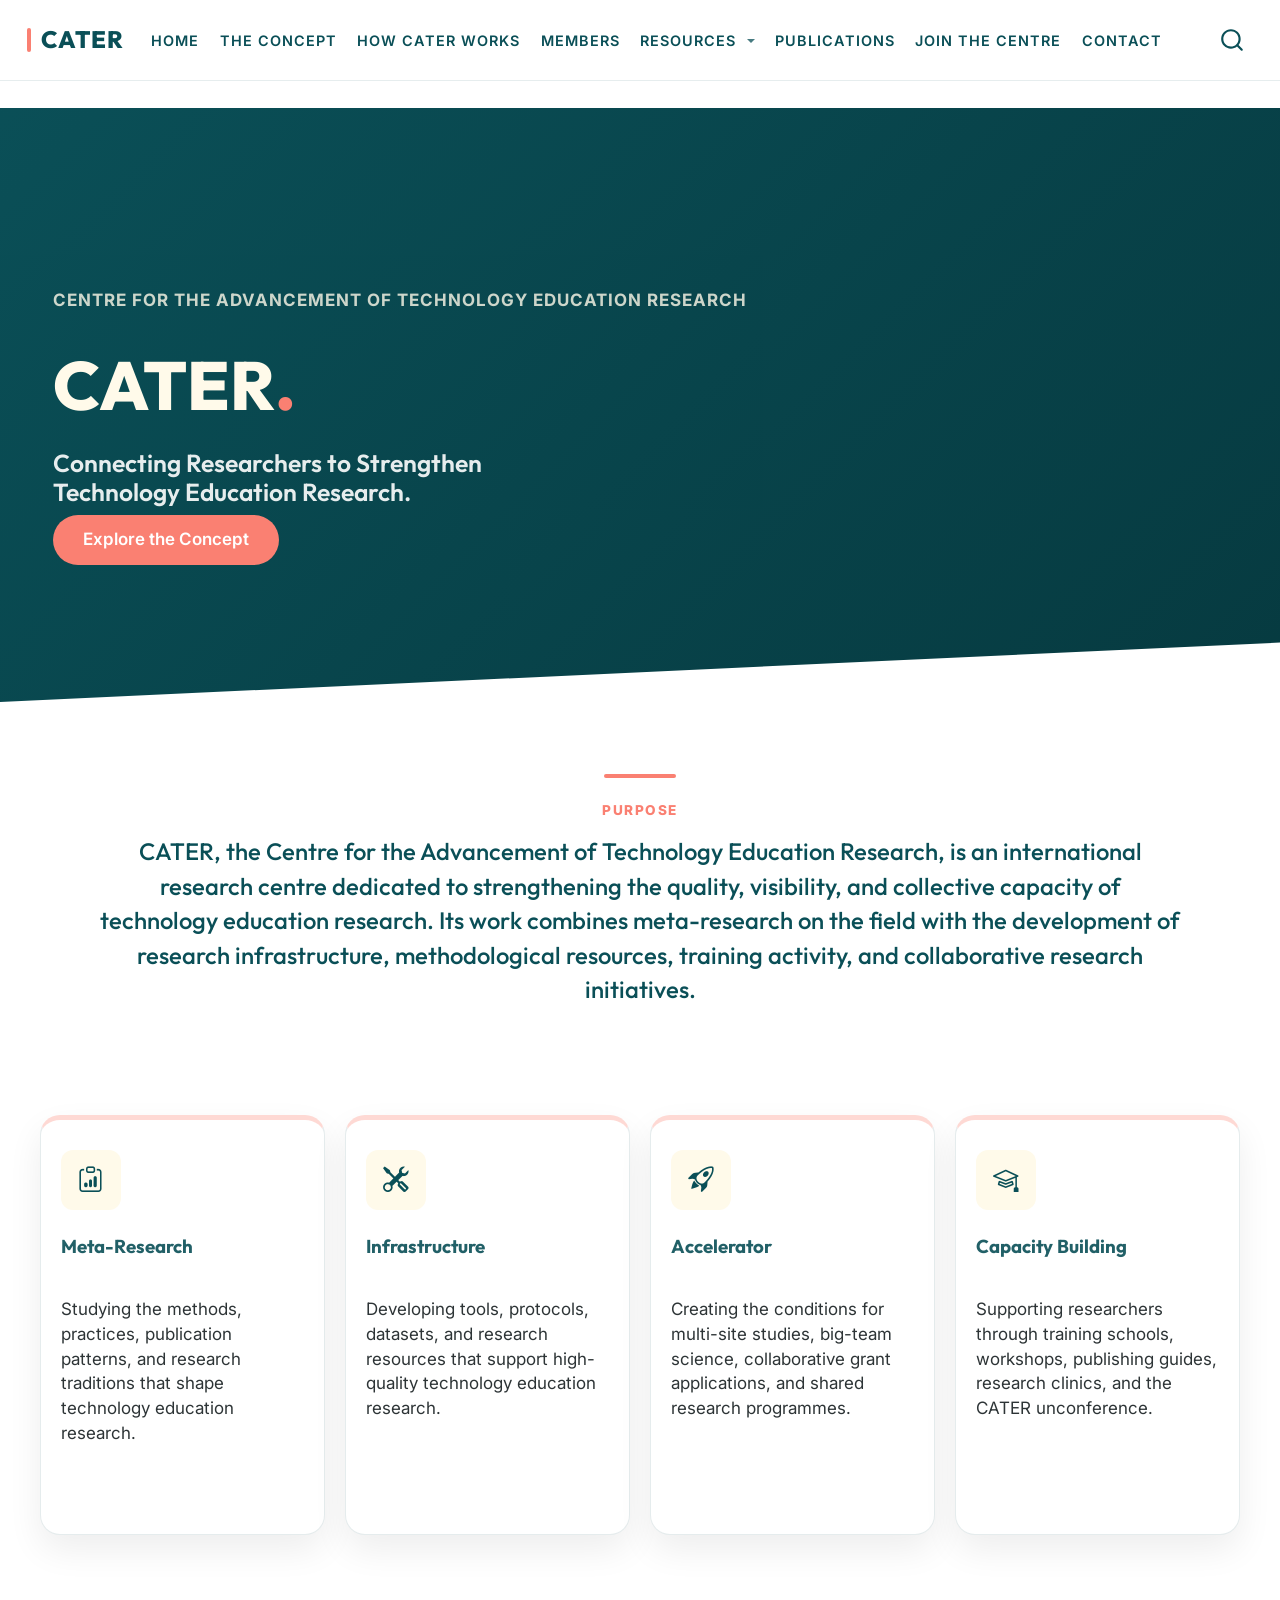
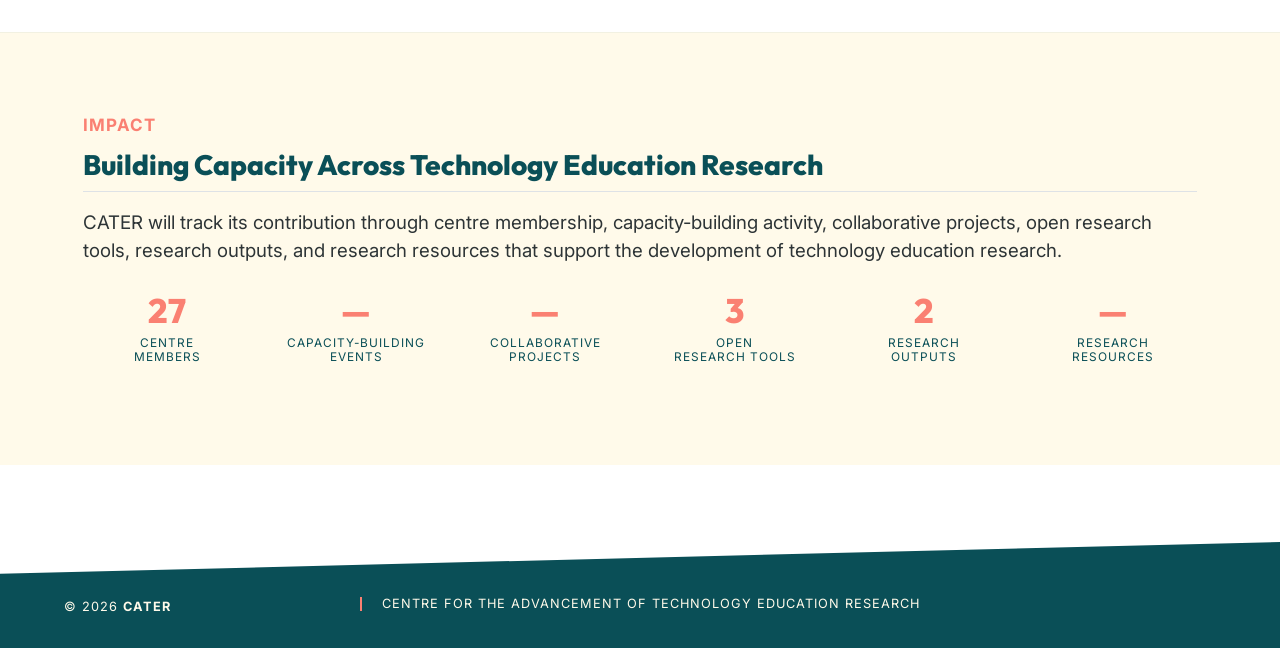
==== commit a2a90ac2: "Built site for gh-pages" ====
--- a/index.html
+++ b/index.html
@@ -41,7 +41,7 @@
 <link href="site_libs/quarto-html/quarto-syntax-highlighting-587c61ba64f3a5504c4d52d930310e48.css" rel="stylesheet" id="quarto-text-highlighting-styles">
 <script src="site_libs/bootstrap/bootstrap.min.js"></script>
 <link href="site_libs/bootstrap/bootstrap-icons.css" rel="stylesheet">
-<link href="site_libs/bootstrap/bootstrap-91ef9bf6db27191da9da4f83ee56d805.min.css" rel="stylesheet" append-hash="true" id="quarto-bootstrap" data-mode="light">
+<link href="site_libs/bootstrap/bootstrap-7433b6b8479988bcbc681e2df79588c1.min.css" rel="stylesheet" append-hash="true" id="quarto-bootstrap" data-mode="light">
 <script id="quarto-search-options" type="application/json">{
   "location": "navbar",
   "copy-button": false,
@@ -236,7 +236,7 @@
 <div class="text-center quarto-layout-panel" data-layout-ncol="6">
 <div class="quarto-layout-row">
 <div class="quarto-layout-cell" style="flex-basis: 16.7%;justify-content: flex-start;">
-<p><span style="color: #FA8072; font-weight: 800; font-size: 2rem; font-family: 'Outfit', sans-serif; display: block;">26</span> <span style="font-size: 0.7rem; text-transform: uppercase; letter-spacing: 1px; line-height: 1.2; font-family: 'Inter', sans-serif; color: #0A4F57; display: block;">Centre<br>Members</span></p>
+<p><span style="color: #FA8072; font-weight: 800; font-size: 2rem; font-family: 'Outfit', sans-serif; display: block;">27</span> <span style="font-size: 0.7rem; text-transform: uppercase; letter-spacing: 1px; line-height: 1.2; font-family: 'Inter', sans-serif; color: #0A4F57; display: block;">Centre<br>Members</span></p>
 </div>
 <div class="quarto-layout-cell" style="flex-basis: 16.7%;justify-content: flex-start;">
 <p><span style="color: #FA8072; font-weight: 800; font-size: 2rem; font-family: 'Outfit', sans-serif; display: block;">—</span> <span style="font-size: 0.7rem; text-transform: uppercase; letter-spacing: 1px; line-height: 1.2; font-family: 'Inter', sans-serif; color: #0A4F57; display: block;">Capacity-Building<br>Events</span></p>
